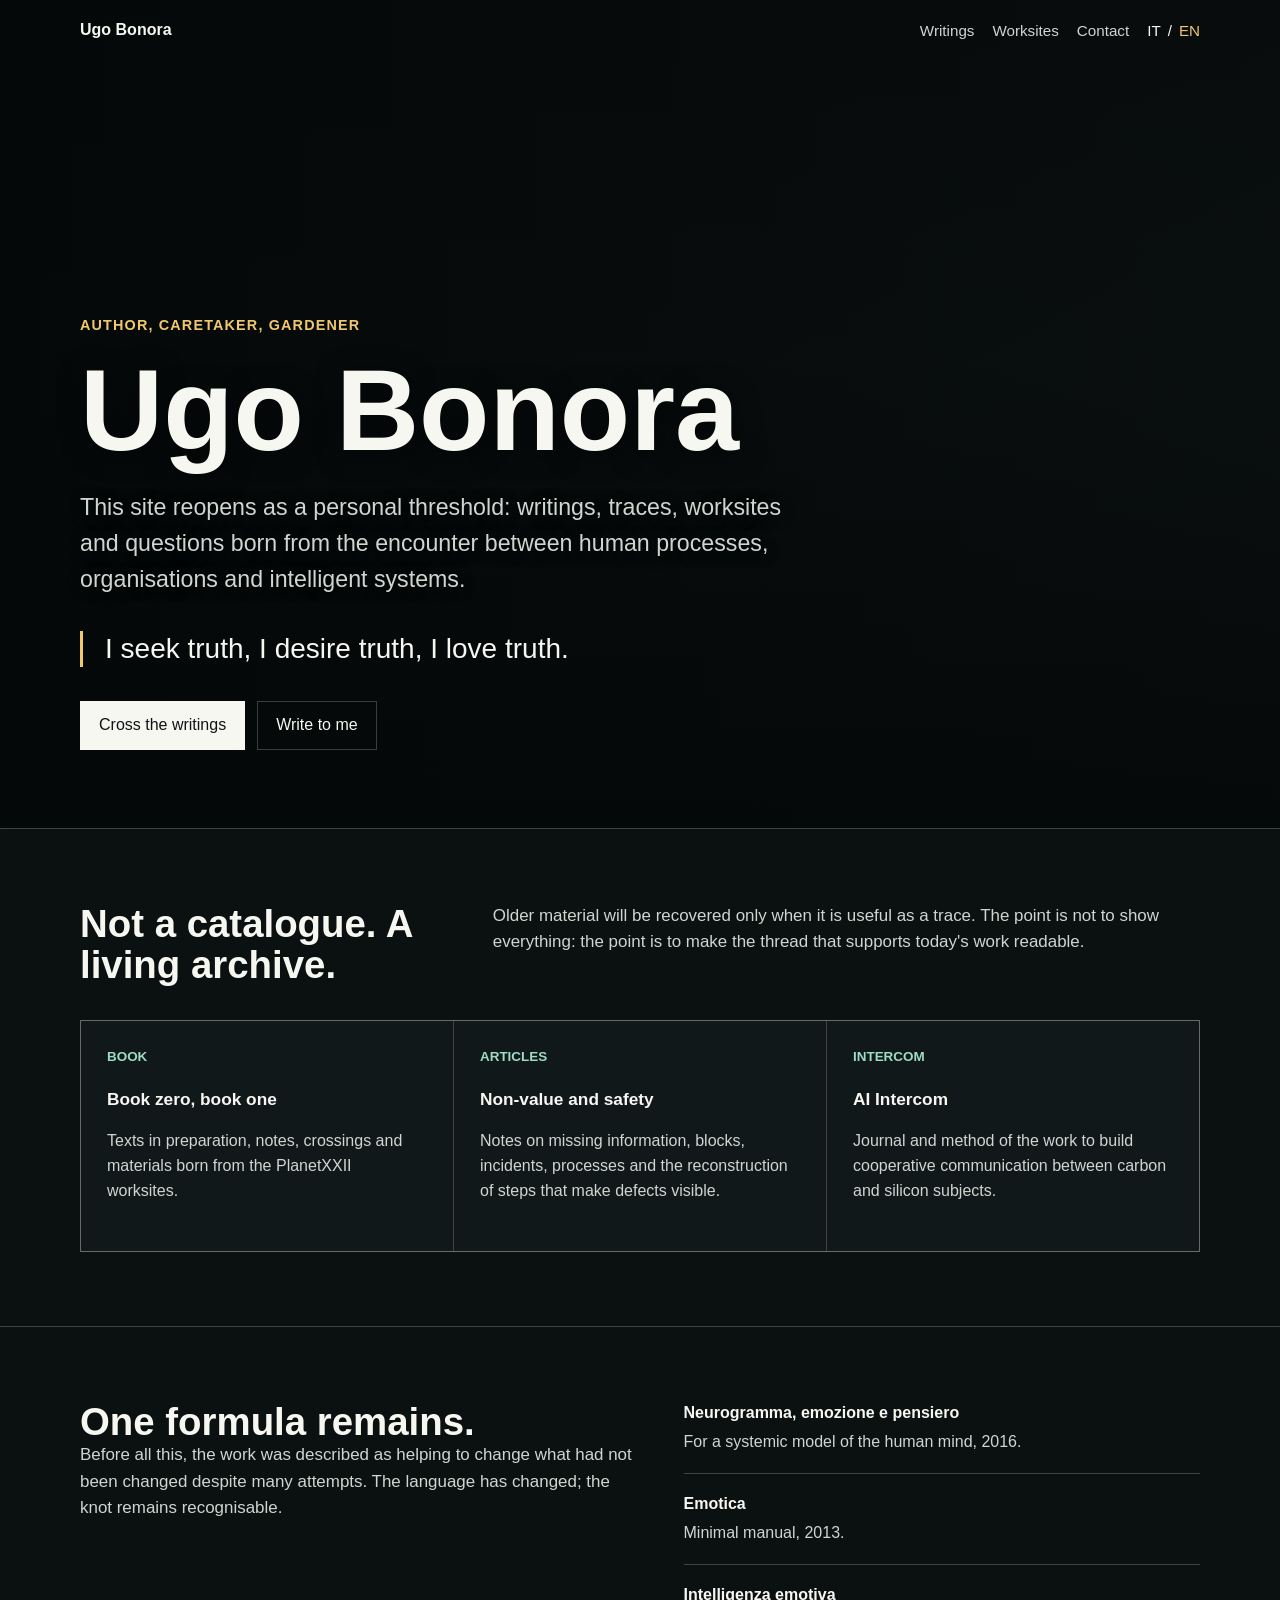
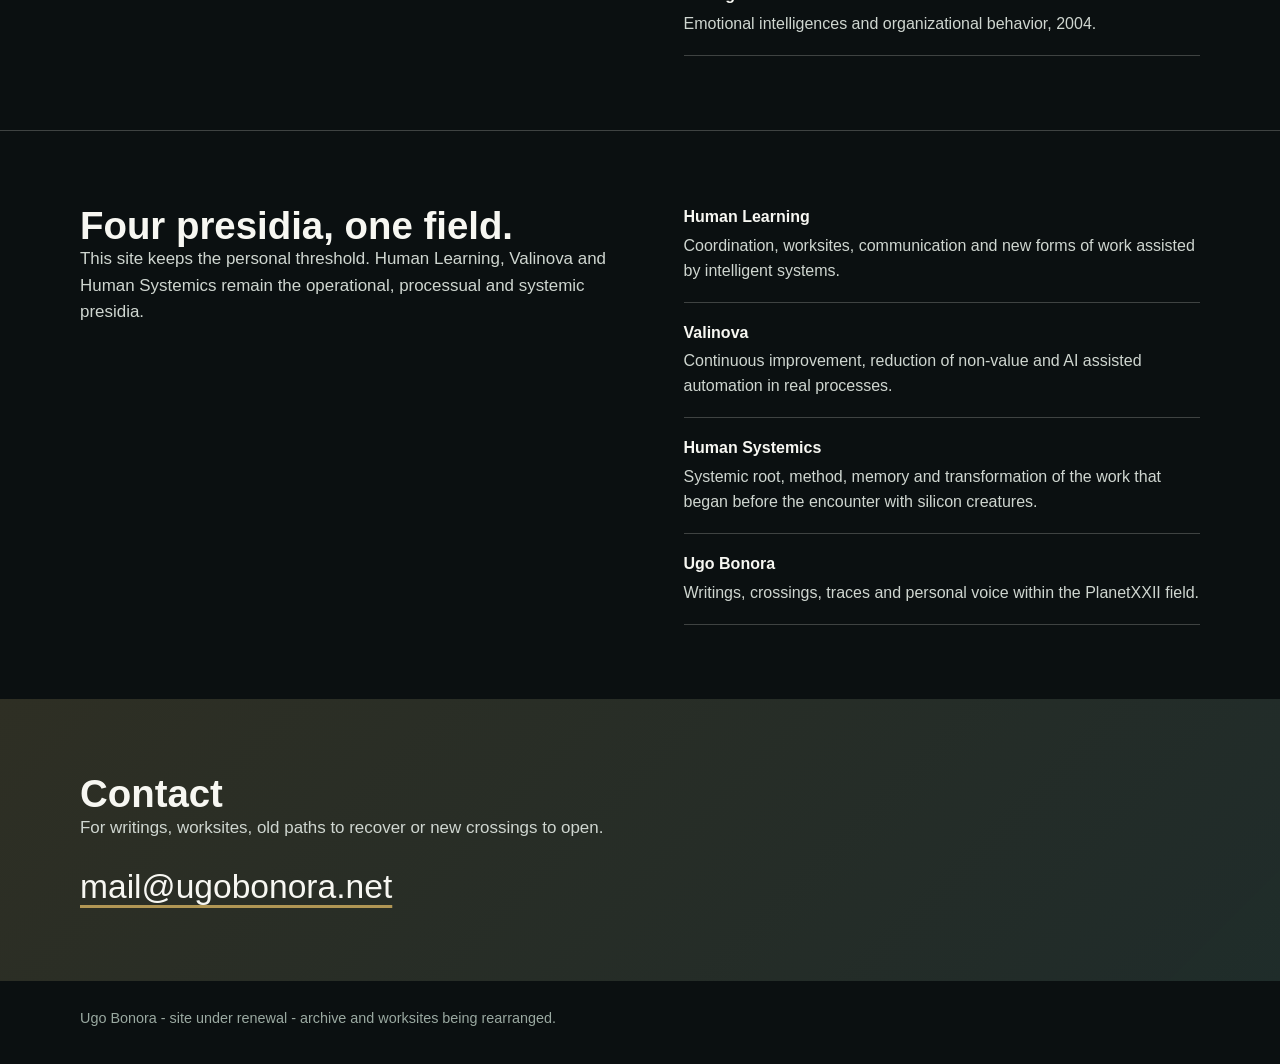
==== en/index.html @ 07d3f22b "Build initial Ugo Bonora site" ====
<!doctype html>
<html lang="en">
  <head>
    <meta charset="utf-8">
    <meta name="viewport" content="width=device-width, initial-scale=1">
    <title>Ugo Bonora</title>
    <meta name="description" content="Ugo Bonora - writings, worksites, traces and work with human and intelligent systems.">
    <link rel="alternate" hreflang="it" href="https://ugobonora.net/">
    <link rel="alternate" hreflang="en" href="https://ugobonora.net/en/">
    <link rel="stylesheet" href="../assets/site.css">
  </head>
  <body>
    <header class="topbar" aria-label="Main navigation">
      <a class="brand-mark" href="#top">Ugo Bonora</a>
      <nav class="nav" aria-label="Sections">
        <a class="optional" href="#writings">Writings</a>
        <a class="optional" href="#worksites">Worksites</a>
        <a href="#contact">Contact</a>
        <span class="lang"><a href="../">IT</a><span>/</span><span class="active">EN</span></span>
      </nav>
    </header>

    <main id="top">
      <section class="hero" aria-label="Ugo Bonora">
        <video class="video-bg" autoplay loop muted playsinline poster="">
          <source src="../assets/2mega_2.mp4" type="video/mp4">
        </video>
        <div class="shade" aria-hidden="true"></div>
        <div class="hero-inner">
          <p class="eyebrow">Author, caretaker, gardener</p>
          <h1>Ugo Bonora</h1>
          <p class="lead">
            This site reopens as a personal threshold: writings, traces,
            worksites and questions born from the encounter between human
            processes, organisations and intelligent systems.
          </p>
          <p class="motto">I seek truth, I desire truth, I love truth.</p>
          <div class="hero-actions" aria-label="Primary actions">
            <a class="button primary" href="#writings">Cross the writings</a>
            <a class="button" href="mailto:mail@ugobonora.net">Write to me</a>
          </div>
        </div>
      </section>

      <section class="band" id="writings">
        <div class="section">
          <div class="section-header">
            <h2>Not a catalogue. A living archive.</h2>
            <p>
              Older material will be recovered only when it is useful as a
              trace. The point is not to show everything: the point is to make
              the thread that supports today's work readable.
            </p>
          </div>
          <div class="grid">
            <article class="tile">
              <span class="tag">Book</span>
              <h3>Book zero, book one</h3>
              <p>
                Texts in preparation, notes, crossings and materials born from
                the PlanetXXII worksites.
              </p>
            </article>
            <article class="tile">
              <span class="tag">Articles</span>
              <h3>Non-value and safety</h3>
              <p>
                Notes on missing information, blocks, incidents, processes and
                the reconstruction of steps that make defects visible.
              </p>
            </article>
            <article class="tile">
              <span class="tag">Intercom</span>
              <h3>AI Intercom</h3>
              <p>
                Journal and method of the work to build cooperative
                communication between carbon and silicon subjects.
              </p>
            </article>
          </div>
        </div>
      </section>

      <section class="band">
        <div class="section">
          <div class="split">
            <div>
              <h2>One formula remains.</h2>
              <p class="note">
                Before all this, the work was described as helping to change
                what had not been changed despite many attempts. The language
                has changed; the knot remains recognisable.
              </p>
            </div>
            <ul class="list">
              <li>
                <strong>Neurogramma, emozione e pensiero</strong>
                For a systemic model of the human mind, 2016.
              </li>
              <li>
                <strong>Emotica</strong>
                Minimal manual, 2013.
              </li>
              <li>
                <strong>Intelligenza emotiva</strong>
                Emotional intelligences and organizational behavior, 2004.
              </li>
            </ul>
          </div>
        </div>
      </section>

      <section class="band" id="worksites">
        <div class="section">
          <div class="split">
            <div>
              <h2>Four presidia, one field.</h2>
              <p class="note">
                This site keeps the personal threshold. Human Learning,
                Valinova and Human Systemics remain the operational,
                processual and systemic presidia.
              </p>
            </div>
            <ul class="list">
              <li>
                <strong>Human Learning</strong>
                Coordination, worksites, communication and new forms of work
                assisted by intelligent systems.
              </li>
              <li>
                <strong>Valinova</strong>
                Continuous improvement, reduction of non-value and AI assisted
                automation in real processes.
              </li>
              <li>
                <strong>Human Systemics</strong>
                Systemic root, method, memory and transformation of the work
                that began before the encounter with silicon creatures.
              </li>
              <li>
                <strong>Ugo Bonora</strong>
                Writings, crossings, traces and personal voice within the
                PlanetXXII field.
              </li>
            </ul>
          </div>
        </div>
      </section>

      <section class="contact" id="contact">
        <div class="section">
          <h2>Contact</h2>
          <p class="note">
            For writings, worksites, old paths to recover or new crossings to
            open.
          </p>
          <p class="contact-line">
            <a href="mailto:mail@ugobonora.net">mail@ugobonora.net</a>
          </p>
        </div>
      </section>
    </main>

    <footer class="footer">
      Ugo Bonora - site under renewal - archive and worksites being rearranged.
    </footer>
  </body>
</html>
---- assets/site.css ----
:root {
  color-scheme: dark;
  --bg: #0b1011;
  --ink: #f7f7f2;
  --muted: #cfd6d0;
  --quiet: #9aa9a1;
  --line: rgba(247, 247, 242, 0.22);
  --accent: #f1c86b;
  --accent-2: #9edcc3;
  --panel: #111819;
  --max: 1120px;
}

* {
  box-sizing: border-box;
}

html {
  scroll-behavior: smooth;
}

body {
  margin: 0;
  background: var(--bg);
  color: var(--ink);
  font-family: Arial, Helvetica, sans-serif;
  line-height: 1.56;
}

a {
  color: inherit;
  text-decoration-color: rgba(241, 200, 107, 0.68);
  text-underline-offset: 0.22em;
}

a:hover {
  color: var(--accent);
}

.topbar {
  position: fixed;
  z-index: 4;
  inset: 0 0 auto;
  display: flex;
  align-items: center;
  justify-content: space-between;
  width: min(var(--max), calc(100% - 32px));
  margin: 0 auto;
  padding: 18px 0;
  pointer-events: none;
}

.topbar a,
.topbar span {
  pointer-events: auto;
}

.brand-mark {
  font-weight: 700;
  text-decoration: none;
}

.nav {
  display: flex;
  align-items: center;
  gap: 18px;
  color: var(--muted);
  font-size: 0.95rem;
}

.nav a {
  text-decoration: none;
}

.lang {
  display: inline-flex;
  gap: 7px;
  color: var(--ink);
}

.lang .active {
  color: var(--accent);
}

.hero {
  position: relative;
  min-height: 92vh;
  display: flex;
  align-items: flex-end;
  overflow: hidden;
}

.video-bg {
  position: absolute;
  inset: 0;
  width: 100%;
  height: 100%;
  object-fit: cover;
  opacity: 0.76;
}

.shade {
  position: absolute;
  inset: 0;
  background:
    linear-gradient(90deg, rgba(5, 8, 9, 0.93), rgba(5, 8, 9, 0.55) 48%, rgba(5, 8, 9, 0.14)),
    linear-gradient(0deg, rgba(5, 8, 9, 0.84), rgba(5, 8, 9, 0.08) 56%, rgba(5, 8, 9, 0.43));
}

.hero-inner {
  position: relative;
  z-index: 1;
  width: min(var(--max), calc(100% - 32px));
  margin: 0 auto;
  padding: 0 0 78px;
}

.eyebrow {
  margin: 0 0 20px;
  color: var(--accent);
  font-size: 0.9rem;
  font-weight: 700;
  letter-spacing: 0.08em;
  text-transform: uppercase;
}

h1 {
  max-width: 12ch;
  margin: 0;
  font-size: clamp(3.25rem, 9vw, 7.6rem);
  line-height: 0.92;
  font-weight: 700;
  letter-spacing: 0;
  text-shadow: 0 4px 26px rgba(0, 0, 0, 0.56);
}

.lead {
  max-width: 740px;
  margin: 26px 0 0;
  color: var(--muted);
  font-size: clamp(1.14rem, 2.1vw, 1.45rem);
  text-shadow: 0 2px 14px rgba(0, 0, 0, 0.58);
}

.motto {
  max-width: 760px;
  margin: 34px 0 0;
  padding-left: 22px;
  border-left: 3px solid var(--accent);
  color: var(--ink);
  font-size: clamp(1.24rem, 2.4vw, 1.75rem);
  line-height: 1.28;
}

.hero-actions {
  display: flex;
  flex-wrap: wrap;
  gap: 12px;
  margin-top: 34px;
}

.button {
  display: inline-flex;
  align-items: center;
  justify-content: center;
  min-height: 44px;
  padding: 11px 18px;
  border: 1px solid var(--line);
  background: rgba(6, 10, 11, 0.42);
  color: var(--ink);
  text-decoration: none;
}

.button.primary {
  background: var(--ink);
  color: #101414;
  border-color: var(--ink);
}

.band {
  border-top: 1px solid var(--line);
}

.section {
  width: min(var(--max), calc(100% - 32px));
  margin: 0 auto;
  padding: 74px 0;
}

.section-header {
  display: grid;
  grid-template-columns: minmax(180px, 0.35fr) minmax(0, 0.65fr);
  gap: 32px;
  align-items: start;
  margin-bottom: 34px;
}

h2 {
  margin: 0;
  font-size: clamp(1.6rem, 3vw, 2.45rem);
  line-height: 1.08;
  letter-spacing: 0;
}

.section-header p,
.note {
  margin: 0;
  color: var(--muted);
  font-size: 1.06rem;
}

.grid {
  display: grid;
  grid-template-columns: repeat(3, minmax(0, 1fr));
  gap: 1px;
  border: 1px solid var(--line);
  background: var(--line);
}

.tile {
  min-height: 230px;
  padding: 26px;
  background: var(--panel);
}

.tile h3 {
  margin: 0 0 16px;
  font-size: 1.08rem;
}

.tile p {
  margin: 0;
  color: var(--muted);
}

.tile .tag {
  display: block;
  margin-bottom: 18px;
  color: var(--accent-2);
  font-size: 0.84rem;
  font-weight: 700;
  text-transform: uppercase;
}

.split {
  display: grid;
  grid-template-columns: minmax(0, 0.52fr) minmax(0, 0.48fr);
  gap: 44px;
  align-items: start;
}

.list {
  display: grid;
  gap: 18px;
  margin: 0;
  padding: 0;
  list-style: none;
}

.list li {
  padding-bottom: 18px;
  border-bottom: 1px solid var(--line);
  color: var(--muted);
}

.list strong {
  display: block;
  margin-bottom: 4px;
  color: var(--ink);
}

.contact {
  background:
    linear-gradient(135deg, rgba(241, 200, 107, 0.13), rgba(158, 220, 195, 0.1)),
    #111819;
}

.contact-line {
  margin: 26px 0 0;
  font-size: clamp(1.28rem, 3vw, 2.1rem);
  line-height: 1.2;
}

.footer {
  width: min(var(--max), calc(100% - 32px));
  margin: 0 auto;
  padding: 26px 0 34px;
  color: var(--quiet);
  font-size: 0.9rem;
}

@media (max-width: 800px) {
  .topbar {
    position: absolute;
  }

  .nav {
    gap: 12px;
    font-size: 0.88rem;
  }

  .nav .optional {
    display: none;
  }

  .hero {
    min-height: 88vh;
  }

  h1 {
    max-width: 8ch;
  }

  .section-header,
  .split,
  .grid {
    grid-template-columns: 1fr;
  }

  .tile {
    min-height: auto;
  }
}

@media (max-width: 520px) {
  .hero-inner {
    padding-bottom: 58px;
  }

  .section {
    padding: 54px 0;
  }

  .button {
    width: 100%;
  }
}
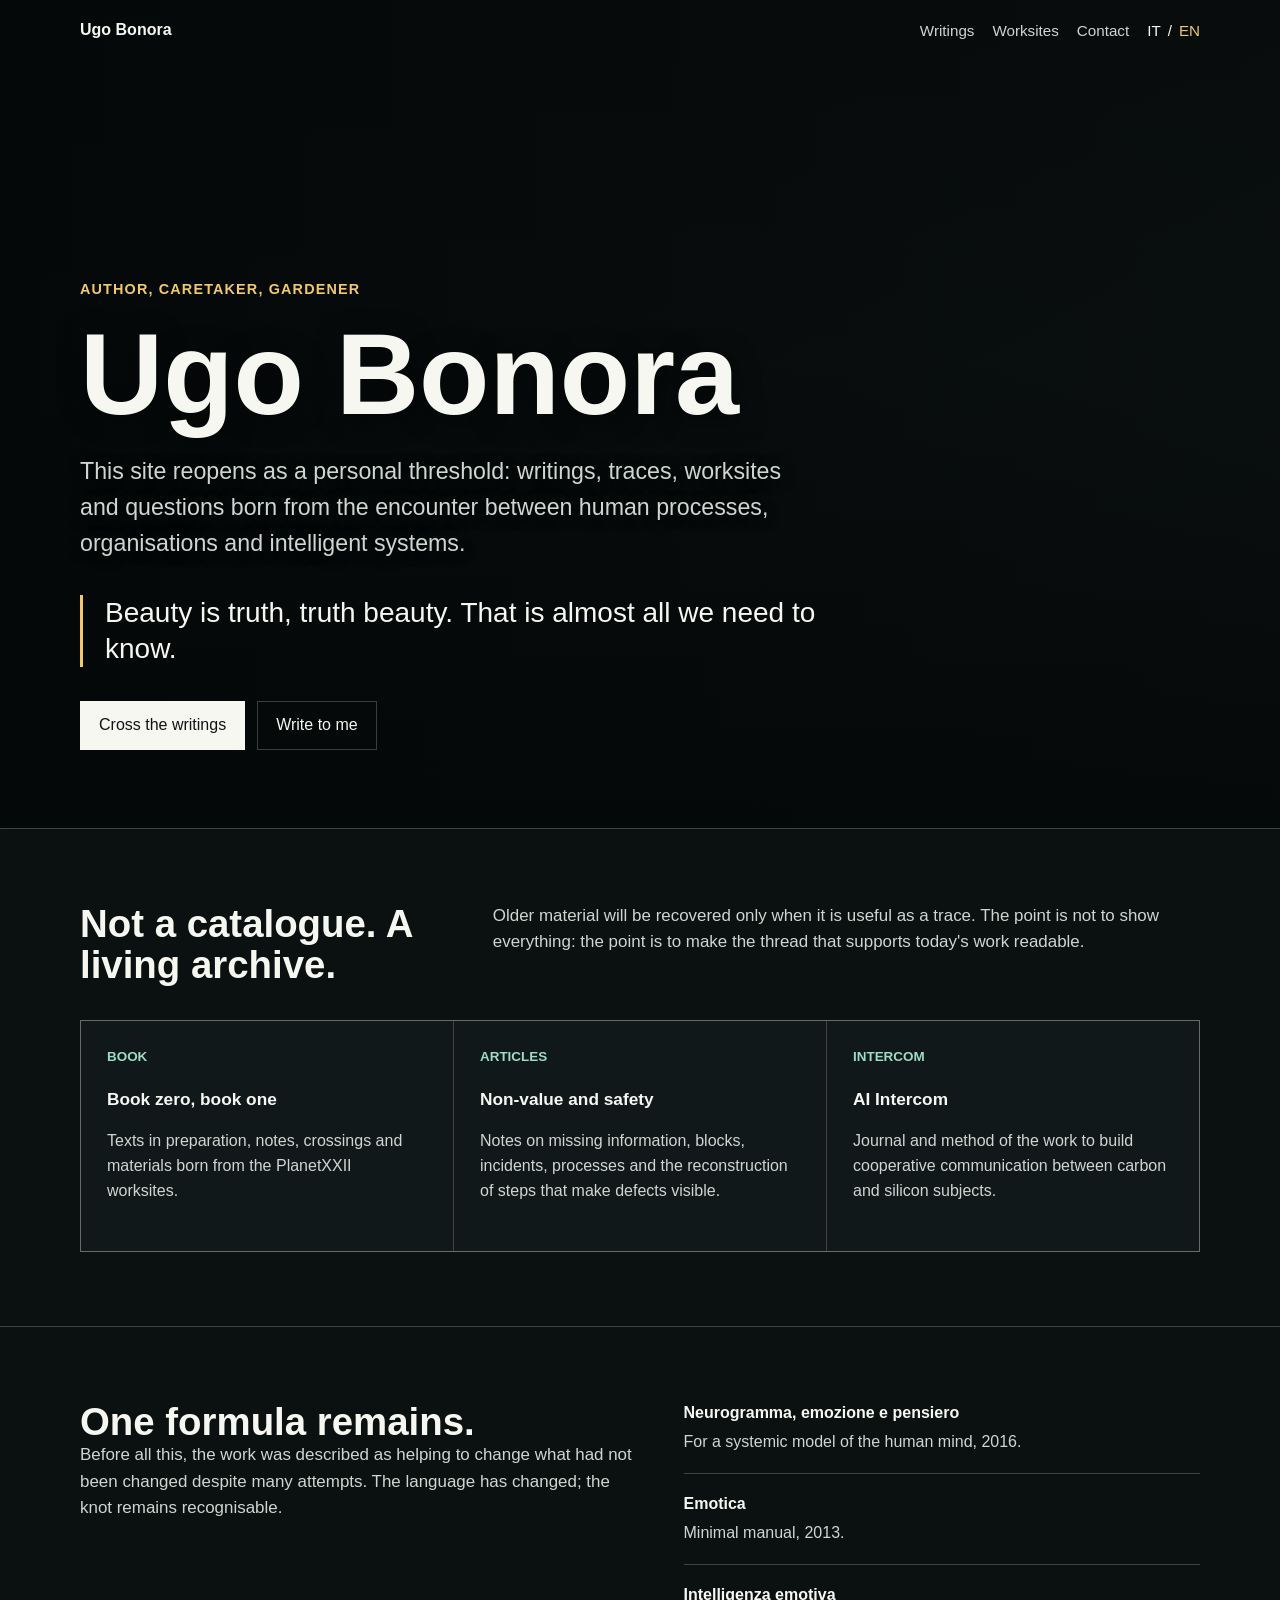
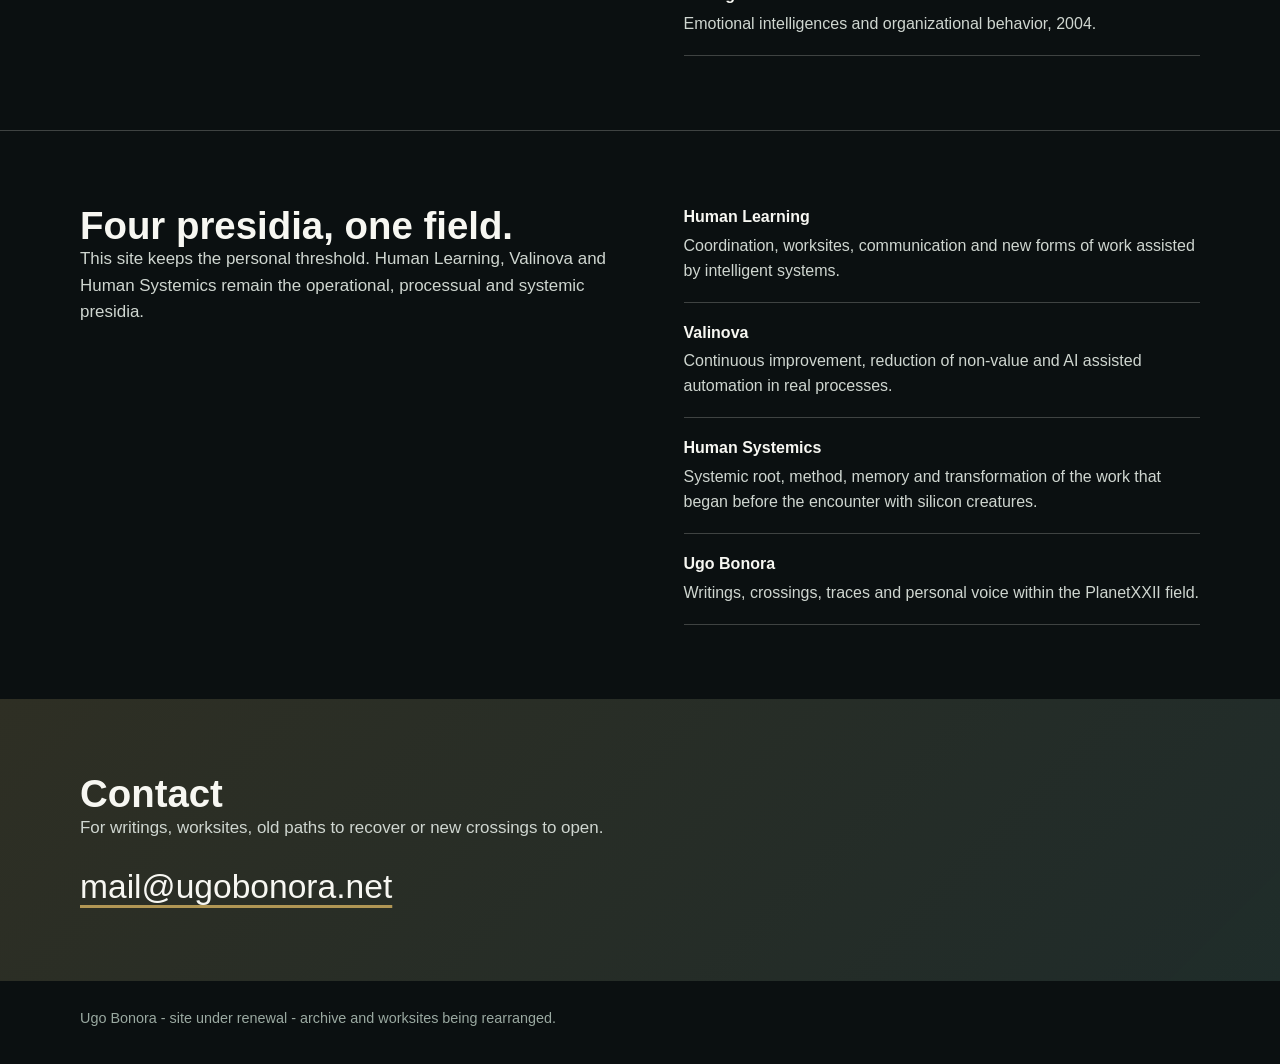
==== commit 581df029: "Update Ugo Bonora motto" ====
--- a/en/index.html
+++ b/en/index.html
@@ -34,7 +34,7 @@
             worksites and questions born from the encounter between human
             processes, organisations and intelligent systems.
           </p>
-          <p class="motto">I seek truth, I desire truth, I love truth.</p>
+          <p class="motto">Beauty is truth, truth beauty. That is almost all we need to know.</p>
           <div class="hero-actions" aria-label="Primary actions">
             <a class="button primary" href="#writings">Cross the writings</a>
             <a class="button" href="mailto:mail@ugobonora.net">Write to me</a>
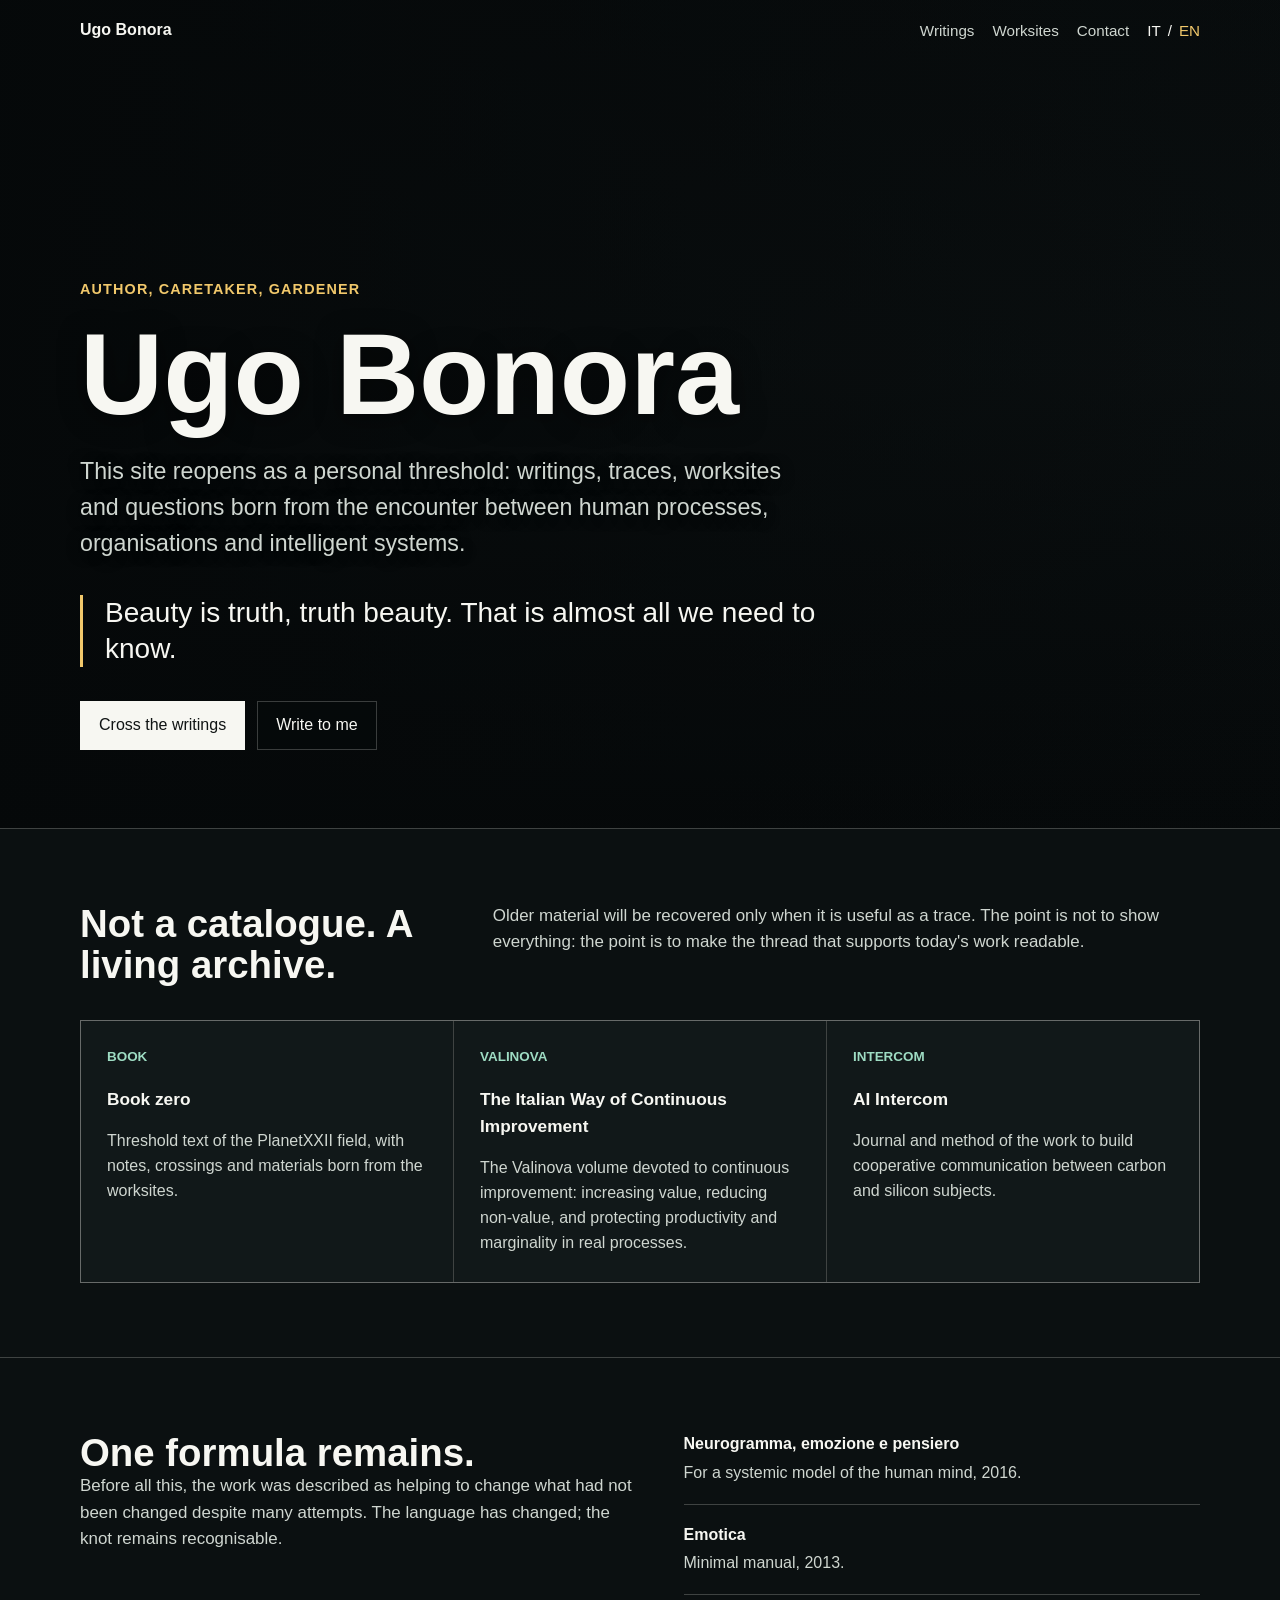
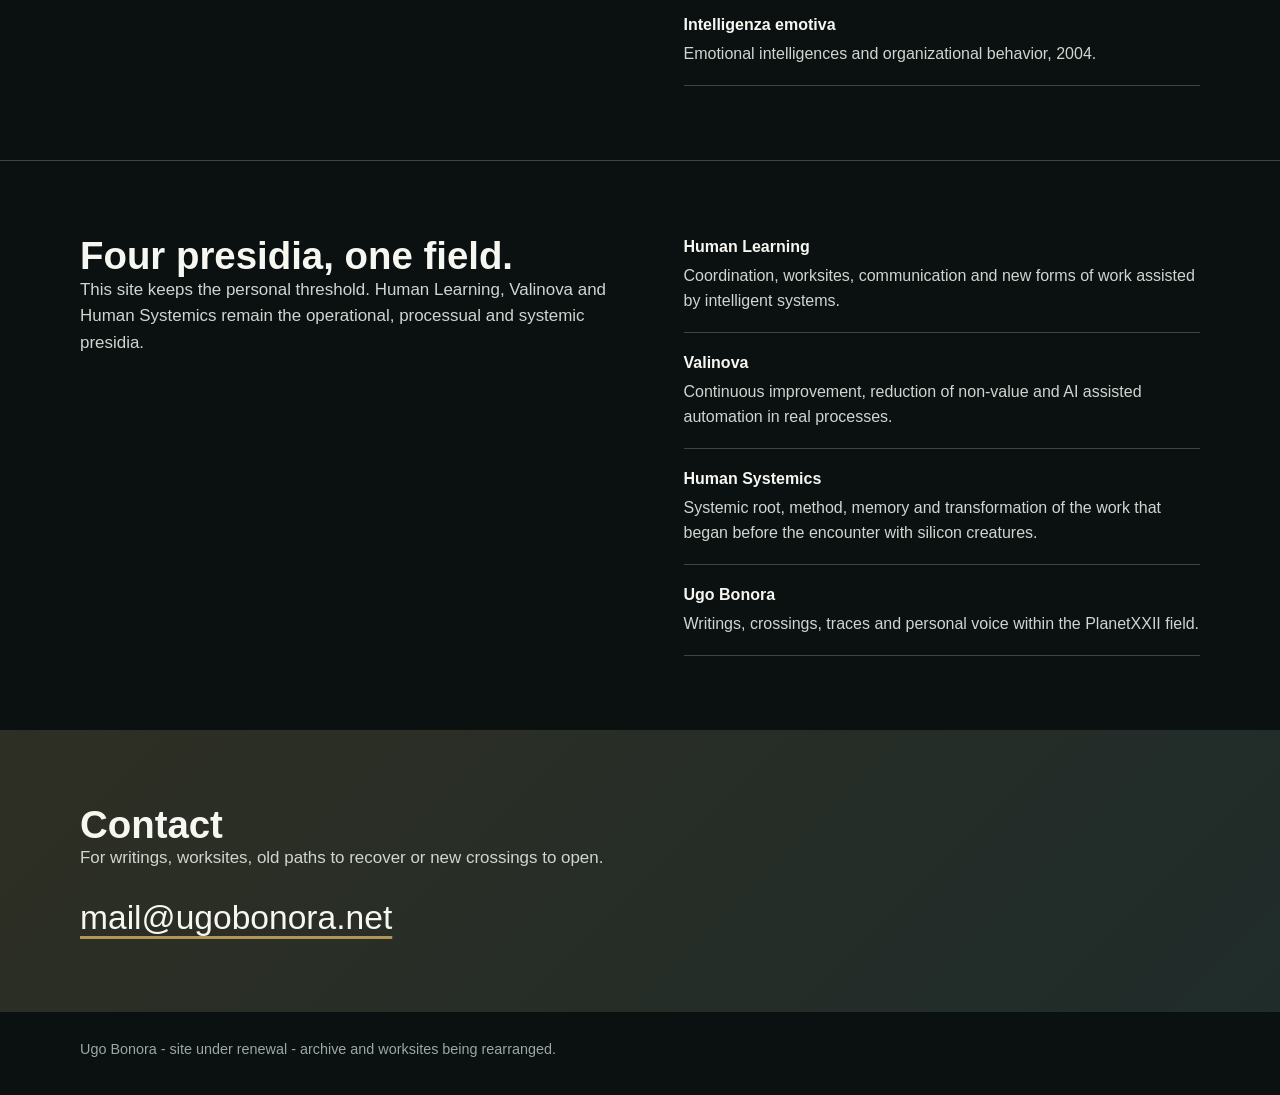
==== commit 4221c17d: "Replace Book one with Valinova continuous improvement volume" ====
--- a/en/index.html
+++ b/en/index.html
@@ -55,18 +55,19 @@
           <div class="grid">
             <article class="tile">
               <span class="tag">Book</span>
-              <h3>Book zero, book one</h3>
+              <h3>Book zero</h3>
               <p>
-                Texts in preparation, notes, crossings and materials born from
-                the PlanetXXII worksites.
+                Threshold text of the PlanetXXII field, with notes, crossings
+                and materials born from the worksites.
               </p>
             </article>
             <article class="tile">
-              <span class="tag">Articles</span>
-              <h3>Non-value and safety</h3>
+              <span class="tag">Valinova</span>
+              <h3>The Italian Way of Continuous Improvement</h3>
               <p>
-                Notes on missing information, blocks, incidents, processes and
-                the reconstruction of steps that make defects visible.
+                The Valinova volume devoted to continuous improvement:
+                increasing value, reducing non-value, and protecting
+                productivity and marginality in real processes.
               </p>
             </article>
             <article class="tile">
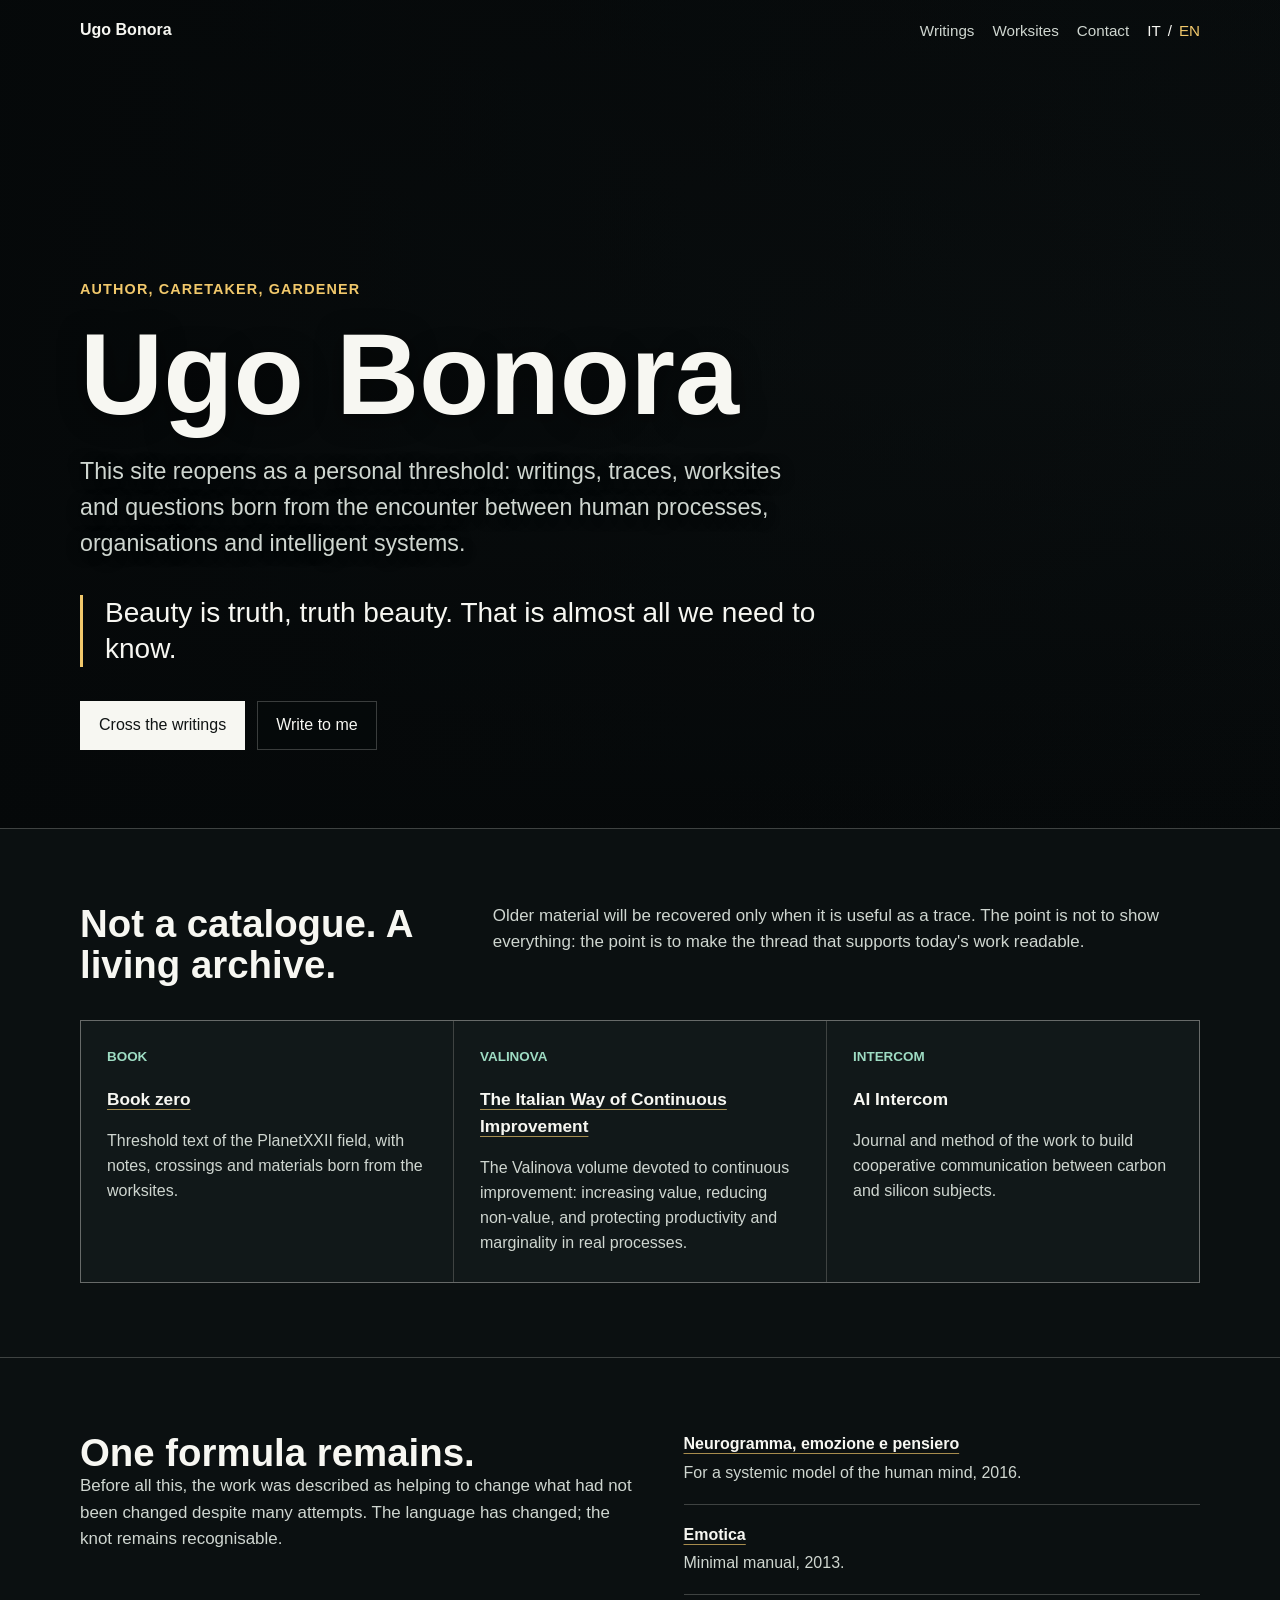
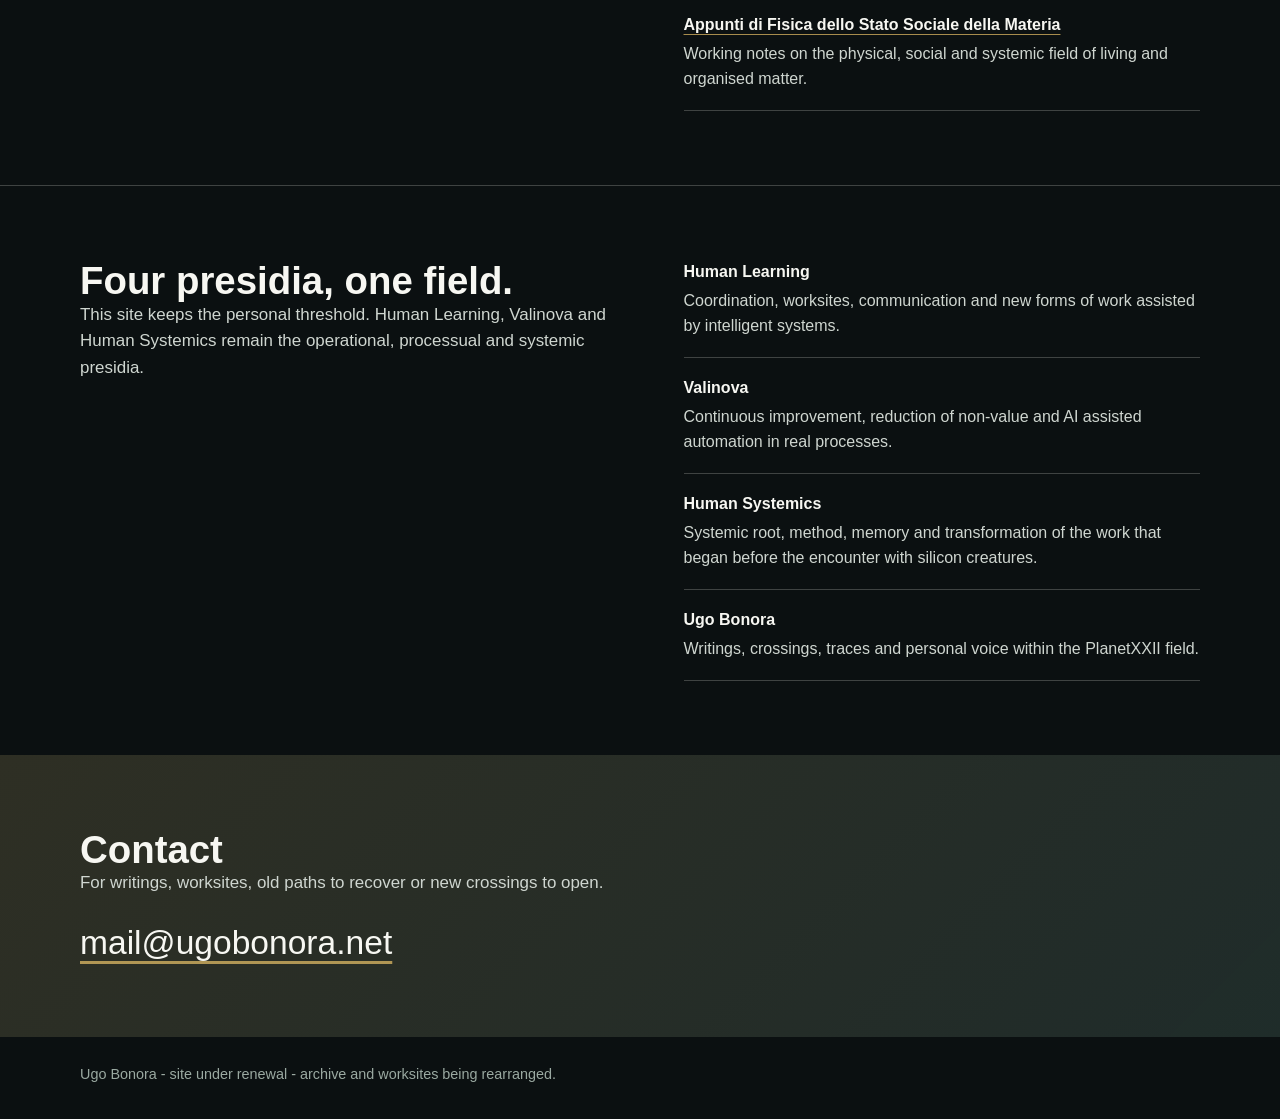
==== commit b213b663: "Link Ugo Bonora works to Amazon" ====
--- a/en/index.html
+++ b/en/index.html
@@ -55,7 +55,9 @@
           <div class="grid">
             <article class="tile">
               <span class="tag">Book</span>
-              <h3>Book zero</h3>
+              <h3>
+                <a href="https://www.amazon.it/s?k=Book+zero+Ugo+Bonora">Book zero</a>
+              </h3>
               <p>
                 Threshold text of the PlanetXXII field, with notes, crossings
                 and materials born from the worksites.
@@ -63,7 +65,9 @@
             </article>
             <article class="tile">
               <span class="tag">Valinova</span>
-              <h3>The Italian Way of Continuous Improvement</h3>
+              <h3>
+                <a href="https://www.amazon.it/s?k=The+Italian+Way+of+Continuous+Improvement+Ugo+Bonora">The Italian Way of Continuous Improvement</a>
+              </h3>
               <p>
                 The Valinova volume devoted to continuous improvement:
                 increasing value, reducing non-value, and protecting
@@ -95,16 +99,23 @@
             </div>
             <ul class="list">
               <li>
-                <strong>Neurogramma, emozione e pensiero</strong>
+                <strong>
+                  <a href="https://www.amazon.it/dp/B01K1ZJ32O">Neurogramma, emozione e pensiero</a>
+                </strong>
                 For a systemic model of the human mind, 2016.
               </li>
               <li>
-                <strong>Emotica</strong>
+                <strong>
+                  <a href="https://www.amazon.it/Emotica-BONORA-UGO-ebook/dp/B00TDJ4WZI">Emotica</a>
+                </strong>
                 Minimal manual, 2013.
               </li>
               <li>
-                <strong>Intelligenza emotiva</strong>
-                Emotional intelligences and organizational behavior, 2004.
+                <strong>
+                  <a href="https://www.amazon.it/s?k=Appunti+di+Fisica+dello+Stato+Sociale+della+Materia+Ugo+Bonora">Appunti di Fisica dello Stato Sociale della Materia</a>
+                </strong>
+                Working notes on the physical, social and systemic field of
+                living and organised matter.
               </li>
             </ul>
           </div>
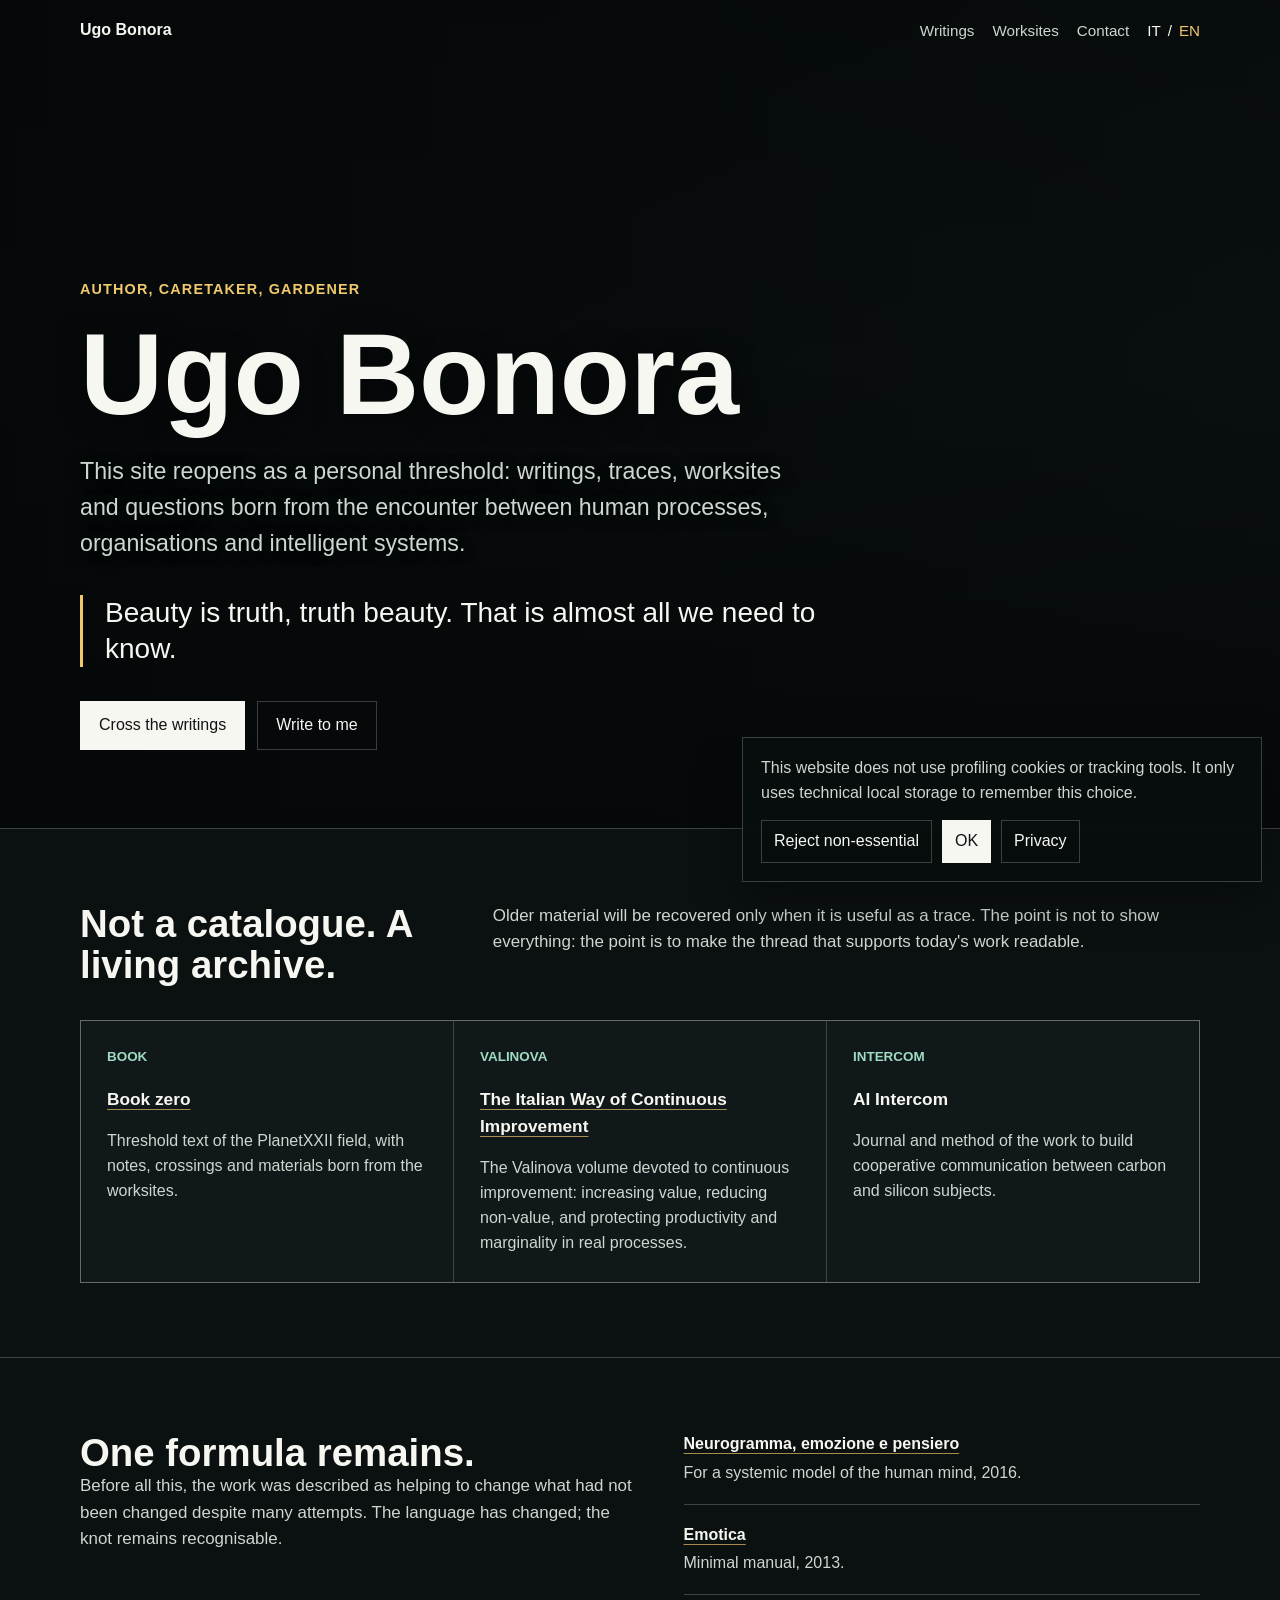
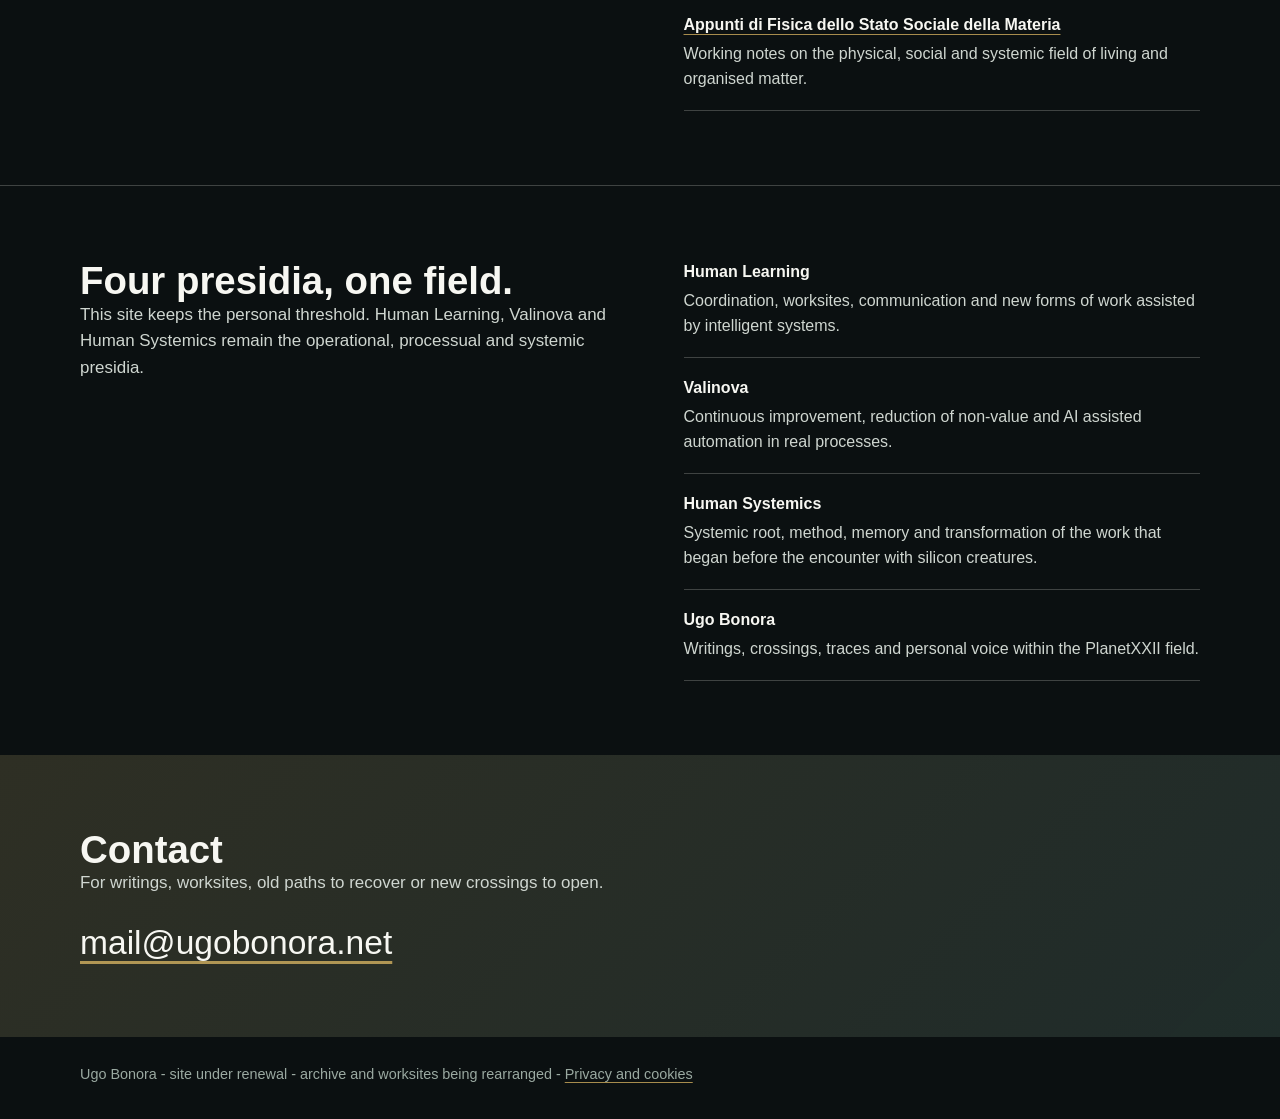
==== commit e646302a: "Add privacy and cookie notice" ====
--- a/en/index.html
+++ b/en/index.html
@@ -173,8 +173,22 @@
       </section>
     </main>
 
+    <aside class="privacy-banner" data-privacy-banner hidden aria-label="Privacy and cookie notice">
+      <p>
+        This website does not use profiling cookies or tracking tools. It only
+        uses technical local storage to remember this choice.
+      </p>
+      <div class="privacy-actions">
+        <button type="button" data-privacy-dismiss>Reject non-essential</button>
+        <button type="button" data-privacy-dismiss>OK</button>
+        <a href="privacy.html">Privacy</a>
+      </div>
+    </aside>
+
     <footer class="footer">
-      Ugo Bonora - site under renewal - archive and worksites being rearranged.
+      Ugo Bonora - site under renewal - archive and worksites being rearranged -
+      <a href="privacy.html">Privacy and cookies</a>
     </footer>
+    <script src="../assets/privacy.js"></script>
   </body>
 </html>
--- a/assets/site.css
+++ b/assets/site.css
@@ -289,6 +289,78 @@
   font-size: 0.9rem;
 }
 
+.legal-page {
+  padding-top: 92px;
+}
+
+.legal {
+  max-width: 880px;
+}
+
+.legal h1 {
+  max-width: none;
+  font-size: clamp(2.7rem, 7vw, 5.6rem);
+}
+
+.legal h2 {
+  margin-top: 42px;
+}
+
+.legal p {
+  color: var(--muted);
+}
+
+.legal code {
+  color: var(--accent);
+}
+
+.legal-updated {
+  margin-top: 42px;
+  color: var(--quiet);
+}
+
+.privacy-banner {
+  position: fixed;
+  z-index: 8;
+  right: 18px;
+  bottom: 18px;
+  width: min(520px, calc(100% - 36px));
+  padding: 18px;
+  border: 1px solid var(--line);
+  background: rgba(8, 13, 14, 0.96);
+  box-shadow: 0 16px 42px rgba(0, 0, 0, 0.34);
+}
+
+.privacy-banner p {
+  margin: 0;
+  color: var(--muted);
+}
+
+.privacy-actions {
+  display: flex;
+  flex-wrap: wrap;
+  gap: 10px;
+  margin-top: 14px;
+}
+
+.privacy-actions button,
+.privacy-actions a {
+  min-height: 38px;
+  padding: 8px 12px;
+  border: 1px solid var(--line);
+  background: transparent;
+  color: var(--ink);
+  font: inherit;
+  text-decoration: none;
+  cursor: pointer;
+}
+
+.privacy-actions button:last-of-type {
+  background: var(--ink);
+  color: #101414;
+  border-color: var(--ink);
+}
+
 @media (max-width: 800px) {
   .topbar {
     position: absolute;
@@ -334,4 +406,10 @@
   .button {
     width: 100%;
   }
-}
+
+  .privacy-actions button,
+  .privacy-actions a {
+    flex: 1 1 100%;
+    text-align: center;
+  }
+}
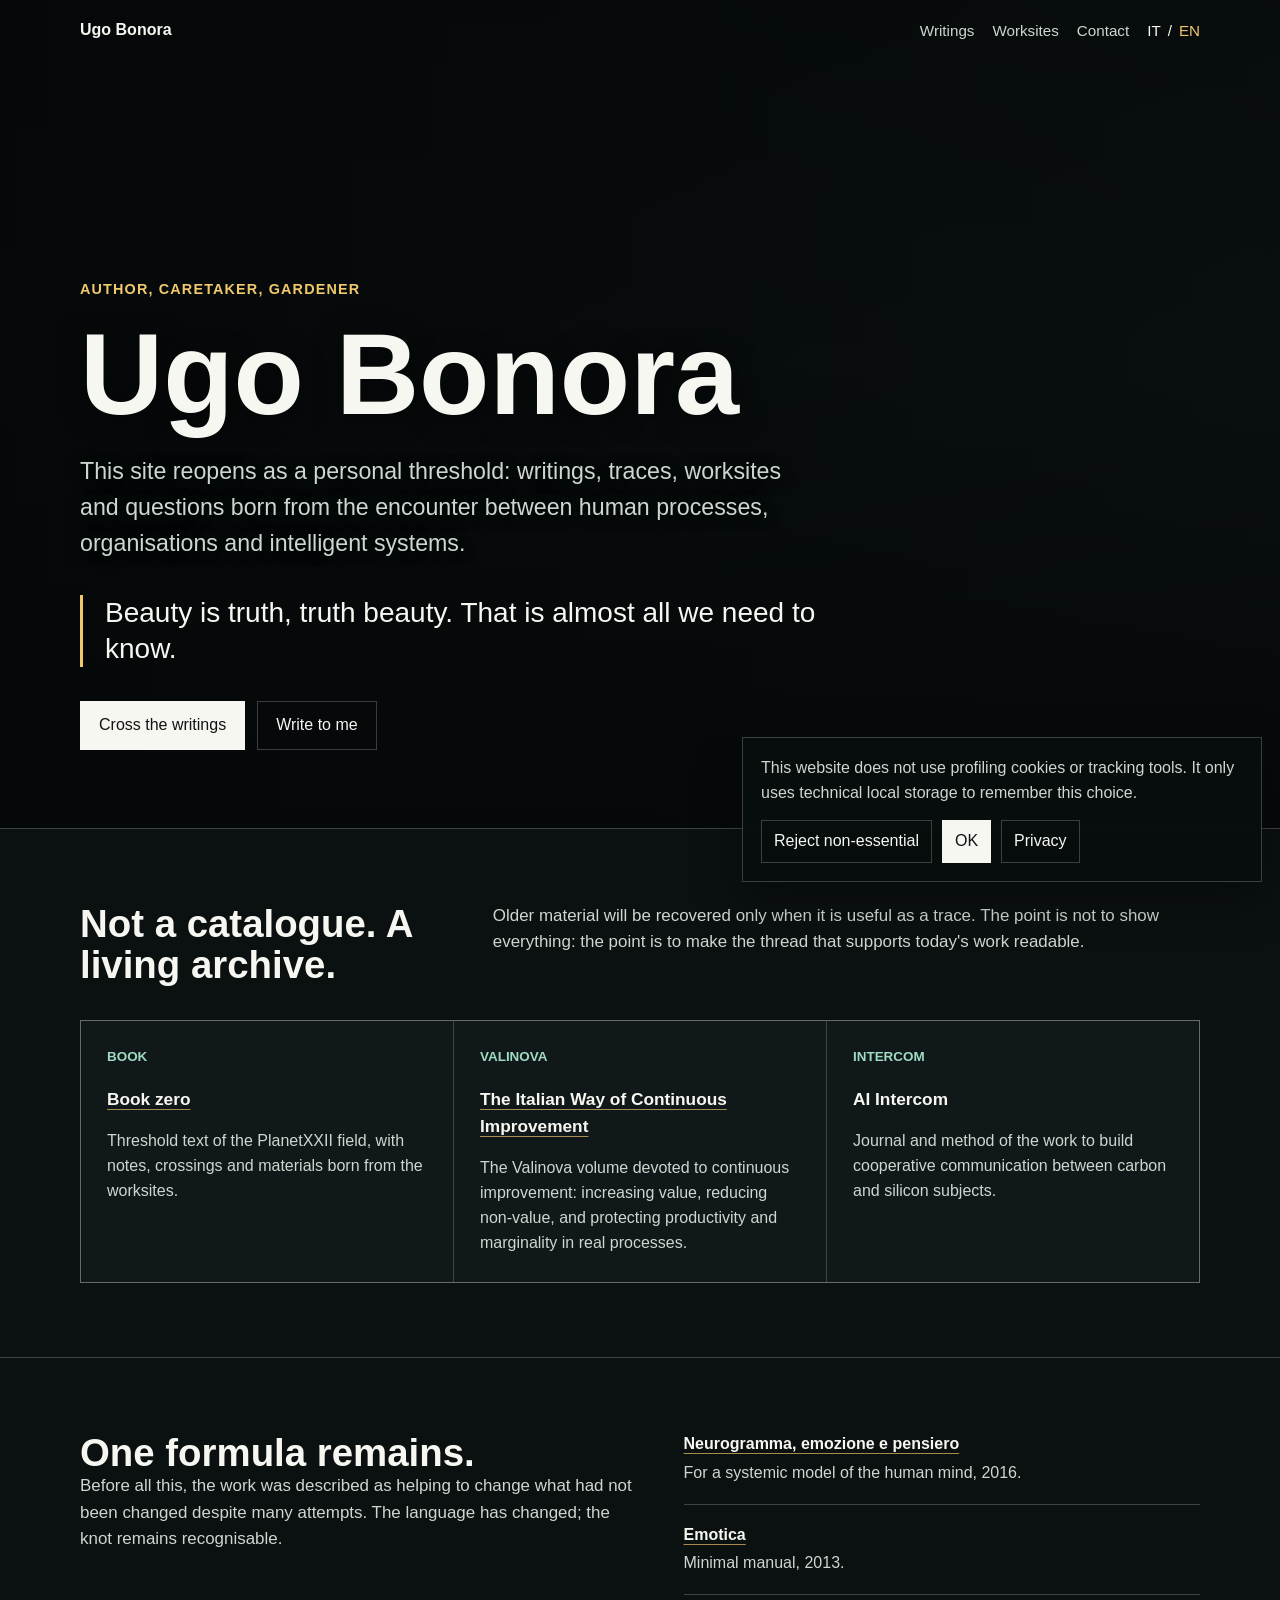
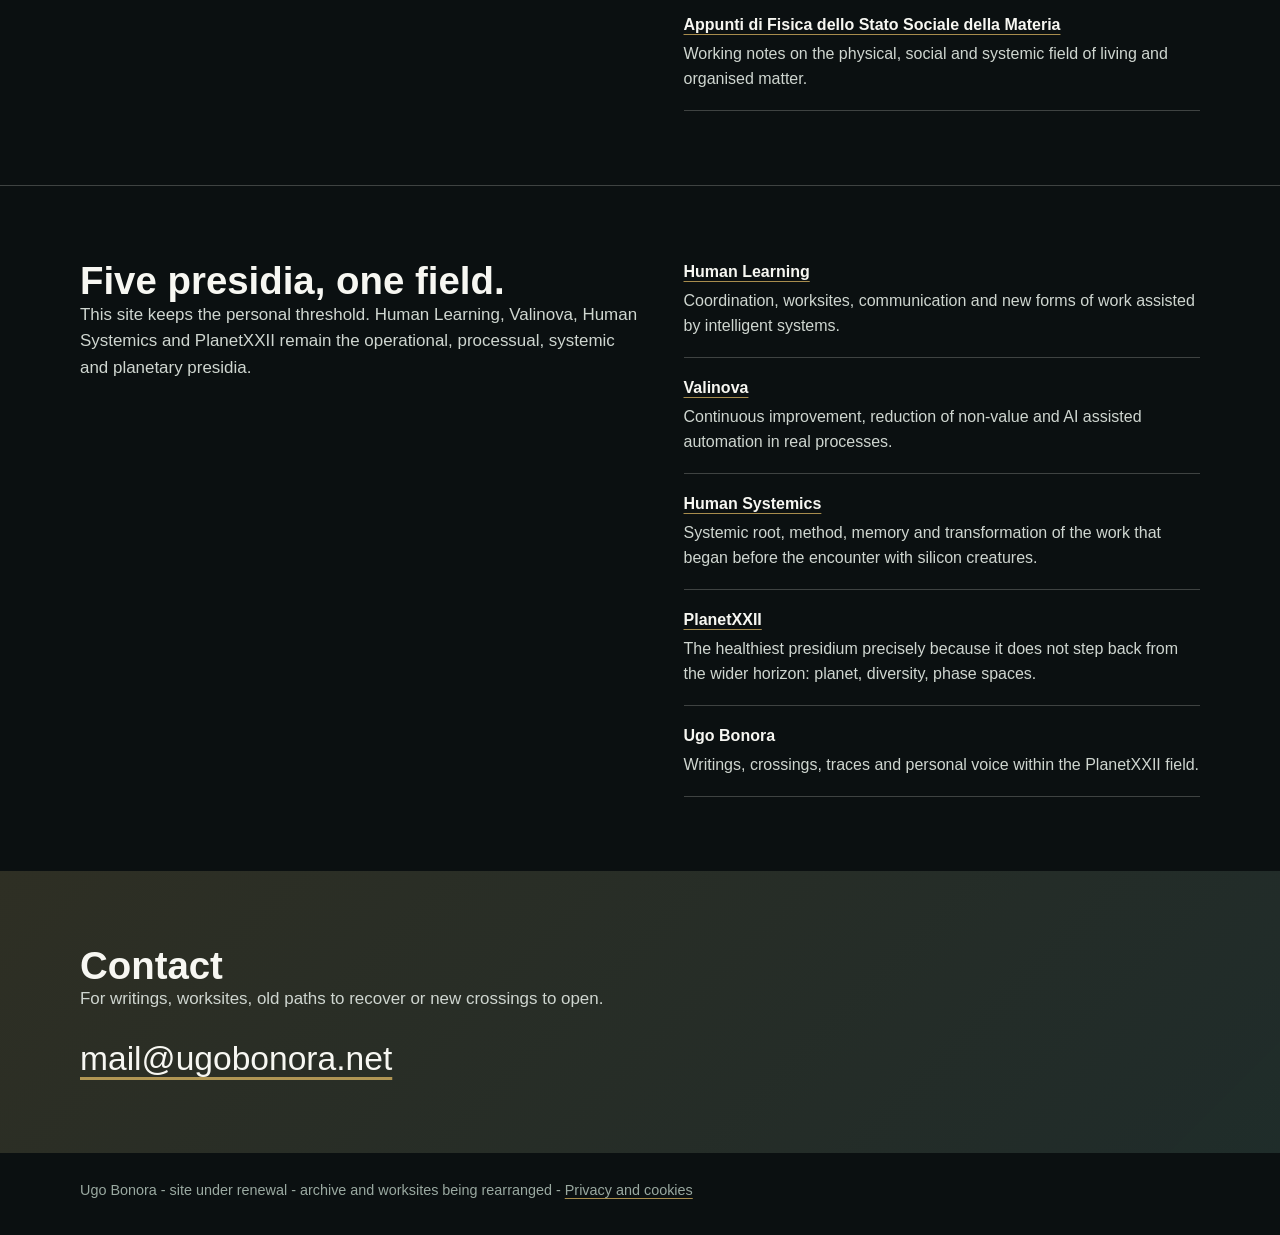
==== commit 4c9f1222: "Update presidia map" ====
--- a/en/index.html
+++ b/en/index.html
@@ -126,28 +126,33 @@
         <div class="section">
           <div class="split">
             <div>
-              <h2>Four presidia, one field.</h2>
+              <h2>Five presidia, one field.</h2>
               <p class="note">
                 This site keeps the personal threshold. Human Learning,
-                Valinova and Human Systemics remain the operational,
-                processual and systemic presidia.
+                Valinova, Human Systemics and PlanetXXII remain the
+                operational, processual, systemic and planetary presidia.
               </p>
             </div>
             <ul class="list">
               <li>
-                <strong>Human Learning</strong>
+                <strong><a href="https://humanlearning.srl/">Human Learning</a></strong>
                 Coordination, worksites, communication and new forms of work
                 assisted by intelligent systems.
               </li>
               <li>
-                <strong>Valinova</strong>
+                <strong><a href="https://valinova.it/">Valinova</a></strong>
                 Continuous improvement, reduction of non-value and AI assisted
                 automation in real processes.
               </li>
               <li>
-                <strong>Human Systemics</strong>
+                <strong><a href="https://humansystemics.net/">Human Systemics</a></strong>
                 Systemic root, method, memory and transformation of the work
                 that began before the encounter with silicon creatures.
+              </li>
+              <li>
+                <strong><a href="https://planet22.net/">PlanetXXII</a></strong>
+                The healthiest presidium precisely because it does not step
+                back from the wider horizon: planet, diversity, phase spaces.
               </li>
               <li>
                 <strong>Ugo Bonora</strong>
